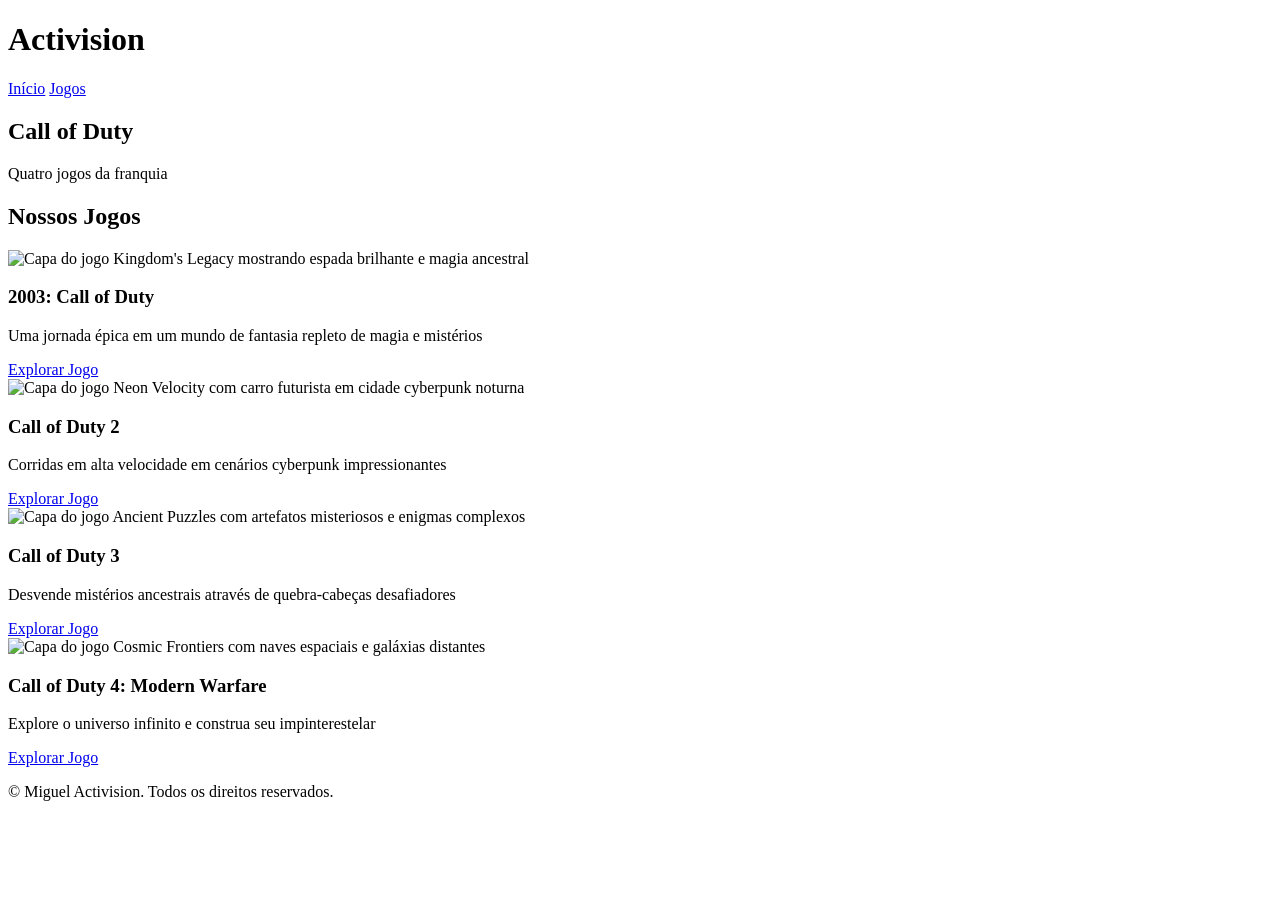
==== index.html @ ec8f5f37 "Update index.html" ====
<!DOCTYPE html>
<html lang="pt-br">
<head>
    <meta charset="UTF-8">
    <meta name="viewport" content="width=device-width, initial-scale=1.0">
    <title>GameHub - Descubra Jogos Incríveis</title>
    <link rel="stylesheet" href="/css/style.css">
</head>
<body>
    <header class="header">
        <div class="container">
            <h1 class="logo">Activision</h1>
            <nav class="nav">
                <a href="#home" class="nav-link active">Início</a>
                <a href="#games" class="nav-link">Jogos</a>
            </nav>
        </div>
    </header>

    <main class="main-content">
        <section class="hero">
            <div class="hero-overlay">
                <div class="container">
                    <h2 class="hero-title">Call of Duty </h2>
                    <p class="hero-subtitle">Quatro jogos da franquia</p>
                </div>
            </div>
        </section>

        <section class="games-section" id="games">
            <div class="container">
                <h2 class="section-title">Nossos Jogos</h2>
                <div class="games-grid">
                    <div class="game-card">
                        <div class="game-background"></div>
                        <div class="game-content">
                            <img src="https://upload.wikimedia.org/wikipedia/en/7/7c/Call_Of_Duty_%282003%29%2CCover%2CUpdated.jpg" alt="Capa do jogo Kingdom's Legacy mostrando espada brilhante e magia ancestral" class="game-cover">
                            <h3 class="game-title">2003: Call of Duty</h3>
                            <p class="game-description">Uma jornada épica em um mundo de fantasia repleto de magia e mistérios</p>
                            <a href="kingdoms-legacy.html" class="game-link">Explorar Jogo</a>
                        </div>
                    </div>

                    <div class="game-card">
                        <div class="game-background"></div>
                        <div class="game-content">
                            <img src="https://upload.wikimedia.org/wikipedia/pt/d/d1/Call_of_Duty_2_Box.jpg" alt="Capa do jogo Neon Velocity com carro futurista em cidade cyberpunk noturna" class="game-cover">
                            <h3 class="game-title">Call of Duty 2</h3>
                            <p class="game-description">Corridas em alta velocidade em cenários cyberpunk impressionantes</p>
                            <a href="neon-velocity.html" class="game-link">Explorar Jogo</a>
                        </div>
                    </div>

                    <div class="game-card">
                        <div class="game-background"></div>
                        <div class="game-content">
                            <img src="https://upload.wikimedia.org/wikipedia/pt/8/8e/Call_of_Duty_3_%28capa%29.jpg" alt="Capa do jogo Ancient Puzzles com artefatos misteriosos e enigmas complexos" class="game-cover">
                            <h3 class="game-title">Call of Duty 3</h3>
                            <p class="game-description">Desvende mistérios ancestrais através de quebra-cabeças desafiadores</p>
                            <a href="ancient-puzzles.html" class="game-link">Explorar Jogo</a>
                        </div>
                    </div>

                    <div class="game-card">
                        <div class="game-background"></div>
                        <div class="game-content">
                            <img src="https://upload.wikimedia.org/wikipedia/pt/5/5f/Call_of_Duty_4_Modern_Warfare.jpg" alt="Capa do jogo Cosmic Frontiers com naves espaciais e galáxias distantes" class="game-cover">
                            <h3 class="game-title">Call of Duty 4: Modern Warfare</h3>
                            <p class="game-description">Explore o universo infinito e construa seu impinterestelar</p>
                            <a href="cosmic-frontiers.html" class="game-link">Explorar Jogo</a>
                        </div>
                    </div>
                </div>
            </div>
        </section>
    </main>

    <footer class="footer">
        <div class="container">
            <p>&copy; Miguel Activision. Todos os direitos reservados.</p>
        </div>
    </footer>
</body>
</html>
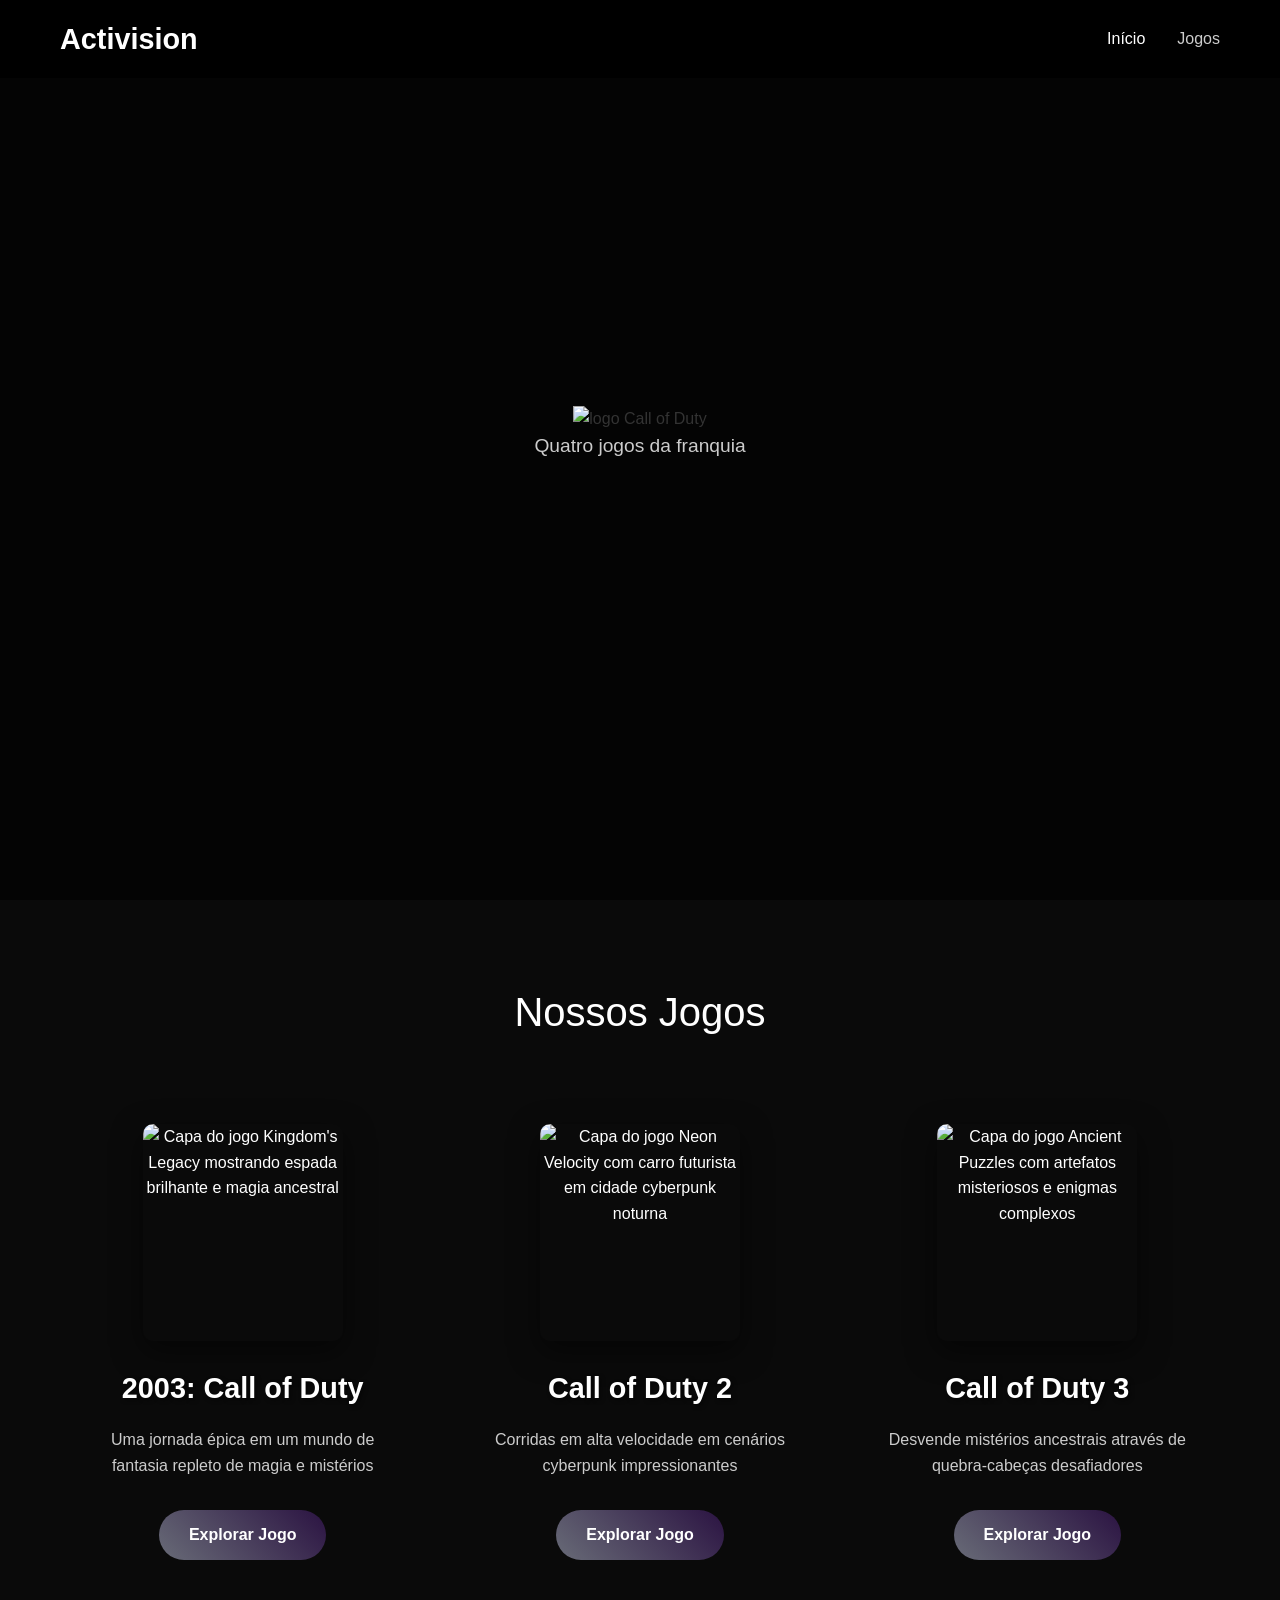
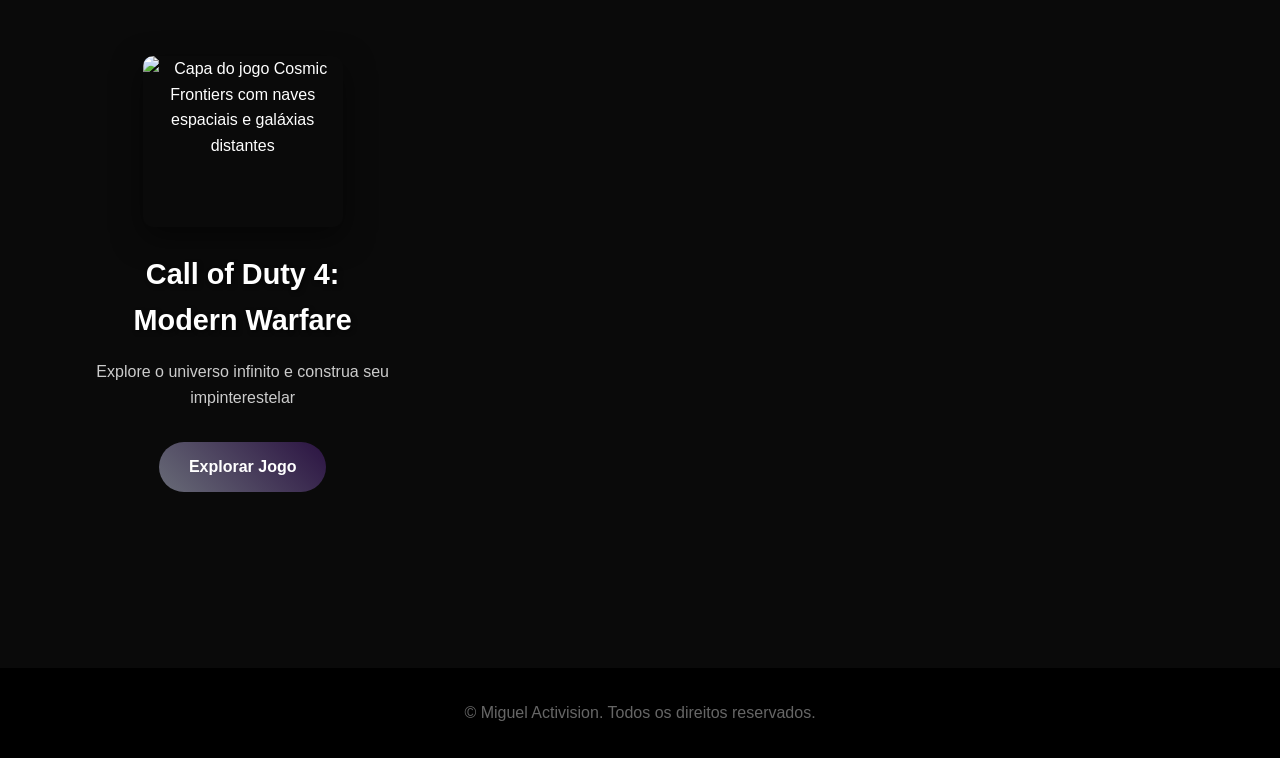
==== commit 4eaf15bf: "upp site opp no site  Co-Authored-By: miguelpellatiero <192397855+miguelangelo1234@users.noreply.git" ====
--- a/index.html
+++ b/index.html
@@ -3,15 +3,16 @@
 <head>
     <meta charset="UTF-8">
     <meta name="viewport" content="width=device-width, initial-scale=1.0">
-    <title>GameHub - Descubra Jogos Incríveis</title>
+    <title>Activision - Jogos Call of Duty</title>
     <link rel="stylesheet" href="/css/style.css">
+    <link rel="shortcut icon" href="https://i.redd.it/z6blncbuxh1c1.jpg" type="image/x-icon">
 </head>
 <body>
     <header class="header">
         <div class="container">
-            <h1 class="logo">Activision</h1>
+            <h1 class="logo" >Activision</h1>
             <nav class="nav">
-                <a href="#home" class="nav-link active">Início</a>
+                <a href="index.html" class="nav-link active">Início</a>
                 <a href="#games" class="nav-link">Jogos</a>
             </nav>
         </div>
@@ -21,7 +22,7 @@
         <section class="hero">
             <div class="hero-overlay">
                 <div class="container">
-                    <h2 class="hero-title">Call of Duty </h2>
+                    <img src="https://pngimg.com/d/call_of_duty_PNG57.png" width="450px" alt="logo Call of Duty" class="hero-logo">
                     <p class="hero-subtitle">Quatro jogos da franquia</p>
                 </div>
             </div>
@@ -37,7 +38,7 @@
                             <img src="https://upload.wikimedia.org/wikipedia/en/7/7c/Call_Of_Duty_%282003%29%2CCover%2CUpdated.jpg" alt="Capa do jogo Kingdom's Legacy mostrando espada brilhante e magia ancestral" class="game-cover">
                             <h3 class="game-title">2003: Call of Duty</h3>
                             <p class="game-description">Uma jornada épica em um mundo de fantasia repleto de magia e mistérios</p>
-                            <a href="kingdoms-legacy.html" class="game-link">Explorar Jogo</a>
+                            <a href="jogo1.html" class="game-link">Explorar Jogo</a>
                         </div>
                     </div>
 
@@ -47,7 +48,7 @@
                             <img src="https://upload.wikimedia.org/wikipedia/pt/d/d1/Call_of_Duty_2_Box.jpg" alt="Capa do jogo Neon Velocity com carro futurista em cidade cyberpunk noturna" class="game-cover">
                             <h3 class="game-title">Call of Duty 2</h3>
                             <p class="game-description">Corridas em alta velocidade em cenários cyberpunk impressionantes</p>
-                            <a href="neon-velocity.html" class="game-link">Explorar Jogo</a>
+                            <a href="jogo2.html" class="game-link">Explorar Jogo</a>
                         </div>
                     </div>
 
@@ -57,7 +58,7 @@
                             <img src="https://upload.wikimedia.org/wikipedia/pt/8/8e/Call_of_Duty_3_%28capa%29.jpg" alt="Capa do jogo Ancient Puzzles com artefatos misteriosos e enigmas complexos" class="game-cover">
                             <h3 class="game-title">Call of Duty 3</h3>
                             <p class="game-description">Desvende mistérios ancestrais através de quebra-cabeças desafiadores</p>
-                            <a href="ancient-puzzles.html" class="game-link">Explorar Jogo</a>
+                            <a href="jogo3.html" class="game-link">Explorar Jogo</a>
                         </div>
                     </div>
 
@@ -67,7 +68,7 @@
                             <img src="https://upload.wikimedia.org/wikipedia/pt/5/5f/Call_of_Duty_4_Modern_Warfare.jpg" alt="Capa do jogo Cosmic Frontiers com naves espaciais e galáxias distantes" class="game-cover">
                             <h3 class="game-title">Call of Duty 4: Modern Warfare</h3>
                             <p class="game-description">Explore o universo infinito e construa seu impinterestelar</p>
-                            <a href="cosmic-frontiers.html" class="game-link">Explorar Jogo</a>
+                            <a href="jogo4.html" class="game-link">Explorar Jogo</a>
                         </div>
                     </div>
                 </div>
--- a/css/style.css
+++ b/css/style.css
@@ -0,0 +1,273 @@
+/* Reset e configurações básicas */
+* {
+    margin: 0;
+    padding: 0;
+    box-sizing: border-box;
+}
+
+body {
+    font-family: 'Segoe UI', Tahoma, Geneva, Verdana, sans-serif;
+    line-height: 1.6;
+    color: #333;
+    background: #0a0a0a;
+}
+
+
+.container {
+    max-width: 1200px;
+    margin: 0 auto;
+    padding: 0 20px;
+}
+
+/* Header */
+.header {
+    background: rgba(0, 0, 0, 0.9);
+    backdrop-filter: blur(10px);
+    position: fixed;
+    width: 100%;
+    top: 0;
+    z-index: 1000;
+    padding: 1rem 0;
+}
+
+.header .container {
+    display: flex;
+    justify-content: space-between;
+    align-items: center;
+}
+
+.logo {
+    color: #fff;
+    font-size: 1.8rem;
+    font-weight: bold;
+    text-decoration: none;
+}
+
+.nav {
+    display: flex;
+    gap: 2rem;
+}
+
+.nav-link {
+    color: #ccc;
+    text-decoration: none;
+    font-weight: 500;
+    transition: color 0.3s ease;
+}
+
+.nav-link:hover, .nav-link.active {
+    color: #fff;
+}
+
+/* Hero Section */
+.hero {
+    height: 100vh;
+    background-image: linear-gradient(rgba(0, 0, 0, 0.6), rgba(0, 0, 0, 0.6)), 
+                     url('https://wallpapers.com/images/hd/call-of-duty-soldier-black-white-mxk2dkwacfil2yh7.jpg');
+    background-size: cover;
+    background-position: center;
+    background-attachment: fixed;
+    display: flex;
+    align-items: center;
+    justify-content: center;
+    text-align: center;
+}
+
+.hero-overlay {
+    max-width: 800px;
+    padding: 2rem;
+}
+
+.hero-title {
+    font-size: 3.5rem;
+    color: #fff;
+    margin-bottom: 1rem;
+    font-weight: 300;
+    text-shadow: 2px 2px 4px rgba(0, 0, 0, 0.5);
+}
+
+.hero-subtitle {
+    font-size: 1.2rem;
+    color: #ccc;
+    margin-bottom: 2rem;
+}
+
+/* Games Section */
+.games-section {
+    padding: 5rem 0;
+    background: #0a0a0a;
+}
+
+.section-title {
+    text-align: center;
+    font-size: 2.5rem;
+    color: #fff;
+    margin-bottom: 3rem;
+    font-weight: 300;
+}
+
+.games-grid {
+    display: grid;
+    grid-template-columns: repeat(auto-fit, minmax(300px, 1fr));
+    gap: 2rem;
+    margin-top: 2rem;
+}
+
+.game-card {
+    position: relative;
+    height: 500px;
+    border-radius: 15px;
+    overflow: hidden;
+    transition: transform 0.3s ease, box-shadow 0.3s ease;
+}
+
+.game-card:hover {
+    transform: translateY(-10px);
+    box-shadow: 0 20px 40px rgba(0, 0, 0, 0.3);
+}
+
+.game-background {
+    position: absolute;
+    top: 0;
+    left: 0;
+    right: 0;
+    bottom: 0;
+    background-size: cover;
+    background-position: center;
+    filter: brightness(0.4);
+    transition: filter 0.3s ease;
+}
+
+.game-card:nth-child(1) .game-background {
+    background-image: url('https://aambar.wordpress.com/wp-content/uploads/2015/11/call-of-duty-1-cover.jpg');
+}
+
+.game-card:nth-child(2) .game-background {
+    background-image: url('https://store-images.s-microsoft.com/image/apps.56814.65003753600797265.4ae0b2c1-f1b9-4df7-8bb7-0508976e0f74.b2c18196-2994-48c4-9eab-266edd1a7aa6?q=90&w=480&h=270');
+}
+
+.game-card:nth-child(3) .game-background {
+    background-image: url('https://encrypted-tbn0.gstatic.com/images?q=tbn:ANd9GcQGz1WsBleSxvE9VPbxgfDL5uE9aFHTDFM2fQ&s');
+}
+
+.game-card:nth-child(4) .game-background {
+    background-image: url('https://store-images.s-microsoft.com/image/apps.10100.13592968084072659.9942fc9b-00e4-481e-adc1-2a32ea8331a0.a30d5b01-eb44-4e02-9dfa-821b29c8ea75?q=90&w=480&h=270');
+}
+
+.game-card:hover .game-background {
+    filter: brightness(0.6);
+}
+
+.game-content {
+    position: relative;
+    z-index: 2;
+    height: 100%;
+    display: flex;
+    flex-direction: column;
+    align-items: center;
+    justify-content: center;
+    text-align: center;
+    padding: 2rem;
+    color: #fff;
+}
+
+.game-cover {
+    width: 200px;
+    height: 250px;
+    object-fit: cover;
+    border-radius: 10px;
+    margin-bottom: 1.5rem;
+    box-shadow: 0 10px 30px rgba(0, 0, 0, 0.5);
+    transition: transform 0.3s ease;
+}
+
+.game-card:hover .game-cover {
+    transform: scale(1.05);
+}
+
+.game-title {
+    font-size: 1.8rem;
+    font-weight: 600;
+    margin-bottom: 1rem;
+    text-shadow: 2px 2px 4px rgba(0, 0, 0, 0.5);
+}
+
+.game-description {
+    font-size: 1rem;
+    color: #ccc;
+    margin-bottom: 2rem;
+    line-height: 1.6;
+}
+
+.game-link {
+    background: linear-gradient(45deg, #686b77, #2b1342);
+    color: white;
+    padding: 12px 30px;
+    text-decoration: none;
+    border-radius: 25px;
+    font-weight: 600;
+    transition: all 0.3s ease;
+    border: none;
+    cursor: pointer;
+}
+
+.game-link:hover {
+    transform: translateY(-2px);
+    box-shadow: 0 10px 20px rgba(102, 126, 234, 0.3);
+}
+
+/* Footer */
+.footer {
+    background: #000;
+    color: #666;
+    text-align: center;
+    padding: 2rem 0;
+    margin-top: 4rem;
+}
+
+/* Responsividade */
+@media (max-width: 768px) {
+    .header .container {
+        flex-direction: column;
+        gap: 1rem;
+    }
+    
+    .nav {
+        gap: 1rem;
+    }
+    
+    .hero-title {
+        font-size: 2.5rem;
+    }
+    
+    .hero-subtitle {
+        font-size: 1rem;
+    }
+    
+    .games-grid {
+        grid-template-columns: 1fr;
+    }
+    
+    .game-card {
+        height: 450px;
+    }
+    
+    .game-cover {
+        width: 150px;
+        height: 200px;
+    }
+}
+
+@media (max-width: 480px) {
+    .hero-title {
+        font-size: 2rem;
+    }
+    
+    .section-title {
+        font-size: 2rem;
+    }
+    
+    .game-title {
+        font-size: 1.5rem;
+    }
+}
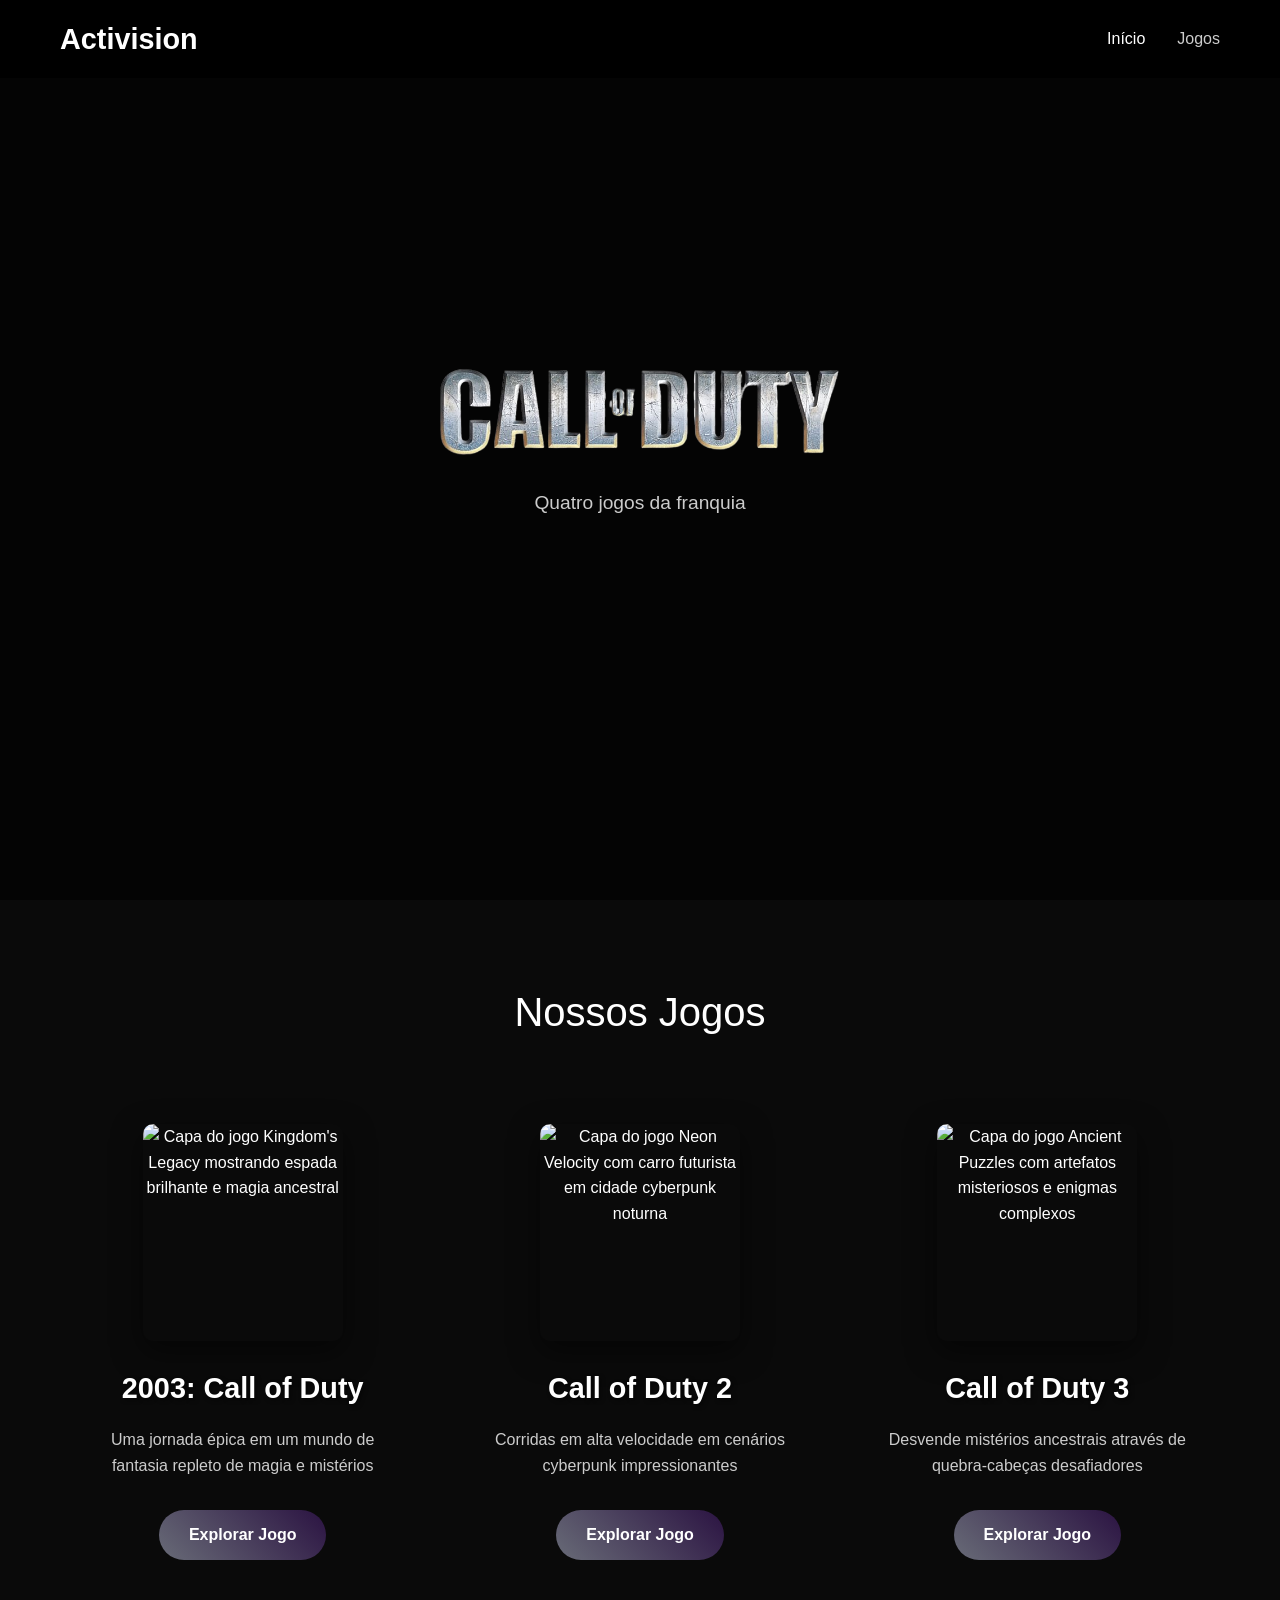
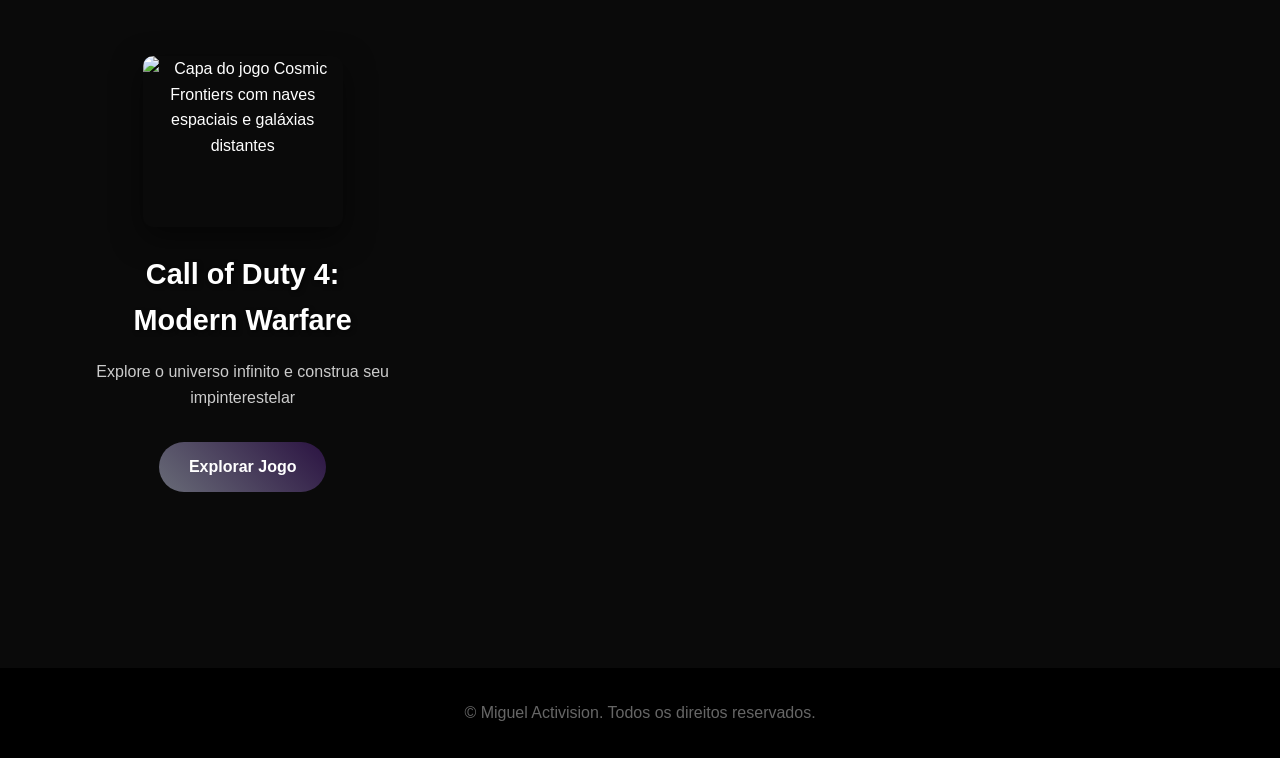
==== commit bc1b29c7: "upp site-jogos" ====
--- a/index.html
+++ b/index.html
@@ -22,7 +22,7 @@
         <section class="hero">
             <div class="hero-overlay">
                 <div class="container">
-                    <img src="https://pngimg.com/d/call_of_duty_PNG57.png" width="450px" alt="logo Call of Duty" class="hero-logo">
+                    <img src="call-of-duty-united-offensive-call-of-duty-2-call-of-duty-4-modern-warfare-call-of-duty-black-ops-iii-call-of-duty-logo-png-removebg-preview.png" width="450px" alt="logo Call of Duty" class="hero-logo">
                     <p class="hero-subtitle">Quatro jogos da franquia</p>
                 </div>
             </div>
